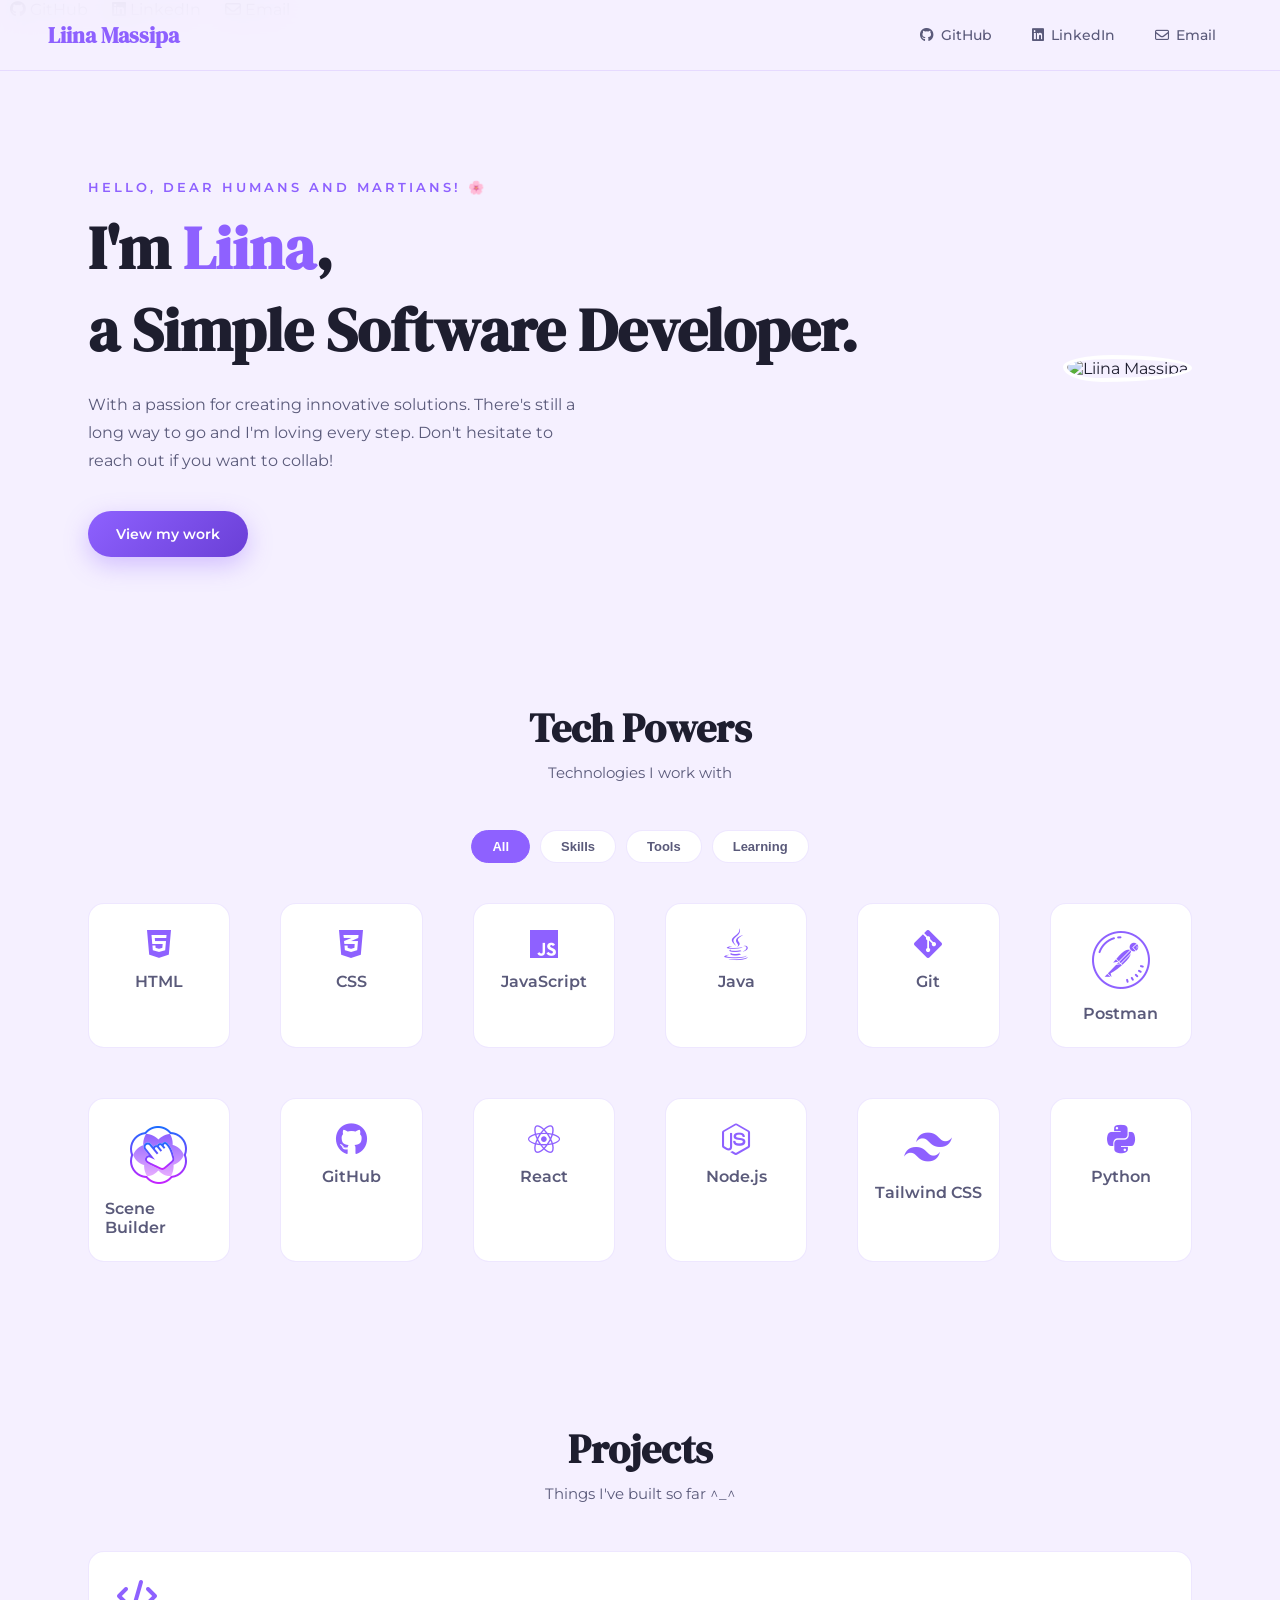
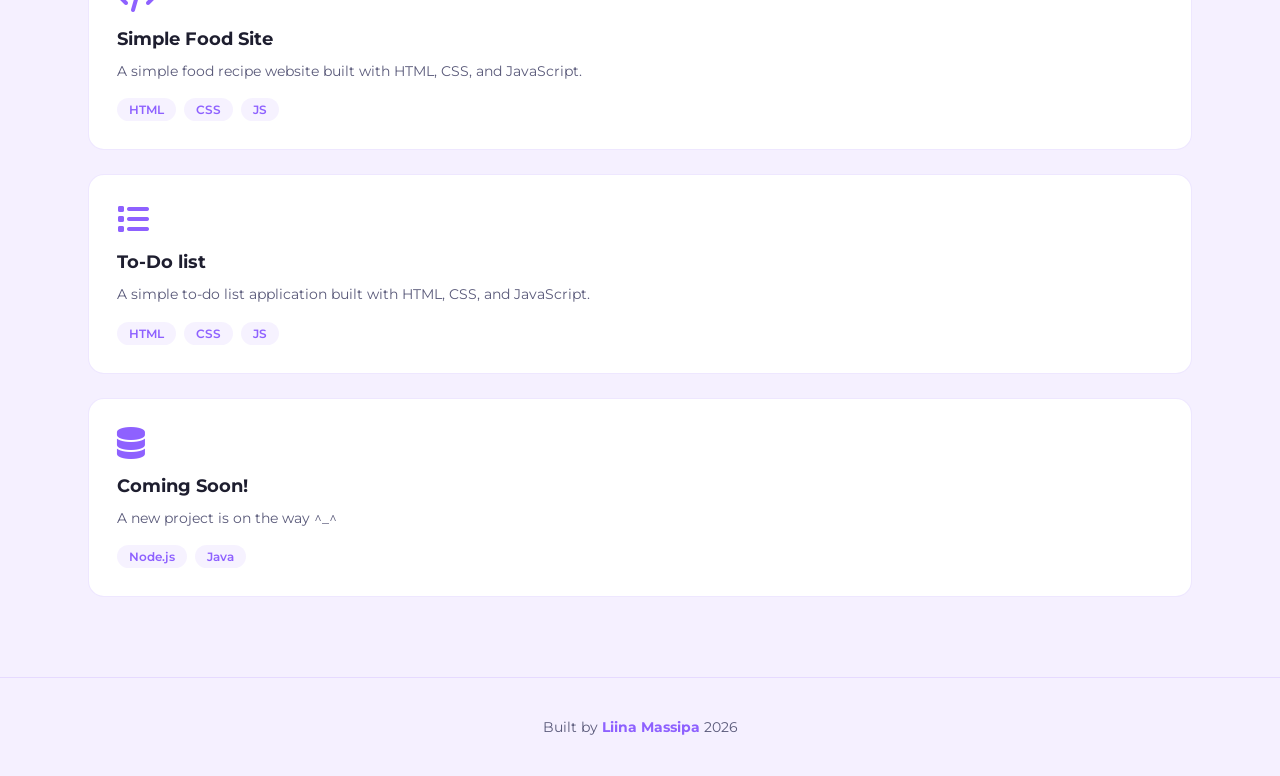
==== main.html @ bf9c8cf7 "first commit" ====
<!DOCTYPE html>
<html lang="en">
<head>
    <meta charset="UTF-8">
    <meta name="viewport" content="width=device-width, initial-scale=1.0">
    <link rel="preconnect" href="https://fonts.googleapis.com">
    <link rel="preconnect" href="https://fonts.gstatic.com" crossorigin>
    <link href="https://fonts.googleapis.com/css2?family=Montserrat:ital,wght@0,100..900;1,100..900&family=DM+Serif+Display:ital@0;1&display=swap" rel="stylesheet">
    <link rel="stylesheet" href="https://cdnjs.cloudflare.com/ajax/libs/font-awesome/6.0.0-beta3/css/all.min.css">
    <link rel="stylesheet" href="styles.css">
    
    <title>Portfolio</title>
</head>
<body>

    <!-- Navbar -->
    <nav id="navbar">
        <div class="left">
            <h1 class="logo">Liina Massipa</h1>
        </div>
        <div class="right">
            <a href="http://github.com/LiinaMassipa" target="_blank">
                <i class="fab fa-github"></i><span>GitHub</span>
            </a>
            <a href="https://www.linkedin.com/in/liina-massipa-984b85349/" target="_blank">
                <i class="fab fa-linkedin"></i><span>LinkedIn</span>
            </a>
            <a href="mailto:liinamassipa@outlook.com">
                <i class="far fa-envelope"></i><span>Email</span>
            </a>
        </div>
        <button class="hamburger" id="hamburger">☰</button>
    </nav>

    <div class="responsive-menu" id="responsiveMenu">
        <a href="http://github.com/LiinaMassipa" target="_blank"><i class="fab fa-github"></i> GitHub</a>
        <a href="https://www.linkedin.com/in/liina-massipa-984b85349/" target="_blank"><i class="fab fa-linkedin"></i> LinkedIn</a>
        <a href="mailto:liinamassipa@outlook.com"><i class="far fa-envelope"></i> Email</a>
    </div>

    <main>
        <!-- Hero -->
        <section class="hero">
            <div class="hero-content">
                <p class="hero-greeting">Hello, dear humans and Martians! 🌸</p>
                <h2>I'm <span class="highlight">Liina</span>,<br>a Simple Software Developer.</h2>
                <p class="hero-desc">With a passion for creating innovative solutions. There's still a long way to go and I'm loving every step. Don't hesitate to reach out if you want to collab!</p>
                <div class="hero-btns">
                    <a href="#projects" class="btn btn-primary">View my work</a>
                </div>
            </div>
            <div class="profile-image">
                <img src="https://media.licdn.com/dms/image/v2/D4D03AQGOco8yWZd_NQ/profile-displayphoto-scale_400_400/B4DZg86rPfHAAg-/0/1753368672383?e=1777507200&v=beta&t=B2leT7ZOLDlEIXoLNOtGioJ93ZsXONpthXsalHGn8Ig" alt="Liina Massipa">
            </div>
        </section>

        <!-- Skills -->
        <section class="section skills-section" id="skills">
            <h3 class="section-title">Tech Powers</h3>
            <p class="section-sub">Technologies I work with</p>

            <div class="filter-btns">
                <button class="filter-btn active" data-filter="all">All</button>
                <button class="filter-btn" data-filter="frontend">Skills</button>
                <button class="filter-btn" data-filter="tools">Tools</button>
                <button class="filter-btn" data-filter="learning">Learning</button>
            </div>

            <div class="skills-grid" id="skillsGrid">
                <div class="skill-card" data-category="frontend"><i class="fab fa-html5"></i><span>HTML</span></div>
                <div class="skill-card" data-category="frontend"><i class="fab fa-css3-alt"></i><span>CSS</span></div>
                <div class="skill-card" data-category="frontend"><i class="fab fa-js"></i><span>JavaScript</span></div>
                <div class="skill-card" data-category="frontend"><i class="fab fa-java"></i><span>Java</span></div>
                <div class="skill-card" data-category="tools"><i class="fab fa-git-alt"></i><span>Git</span></div>
                <div class="skill-card" data-category="tools"><img src="imgs/icons8-postman-api-64.png" alt="Postman"><span>Postman</span></div>
                <div class="skill-card" data-category="tools"><img src="imgs/icons8-scene-builder-64.png" alt="Scene Builder"><span>Scene Builder</span></div>
                <div class="skill-card" data-category="tools"><i class="fab fa-github"></i><span>GitHub</span></div>
                <div class="skill-card" data-category="learning"><i class="fab fa-react"></i><span>React</span></div>
                <div class="skill-card" data-category="learning"><i class="fab fa-node-js"></i><span>Node.js</span></div>
                <div class="skill-card" data-category="learning"><img src="imgs/icons8-tailwindcss-48.png" alt="Tailwind CSS"><span>Tailwind CSS</span></div>
                <div class="skill-card" data-category="learning"><i class="fab fa-python"></i><span>Python</span></div>
            </div>
        </section>

        <!-- Projects -->
        <section class="section projects-section" id="projects">
            <h3 class="section-title">Projects</h3>
            <p class="section-sub">Things I've built so far ^_^</p>
            <div class="projects-grid">
                <div class="project-card">
                    <div class="project-top"><i class="fas fa-code"></i></div>
                    <h4>Simple Food Site</h4>
                    <p>A simple food recipe website built with HTML, CSS, and JavaScript.</p>
                    <div class="project-tags"><span>HTML</span><span>CSS</span><span>JS</span></div>
                </div>
                <div class="project-card">
                    <div class="project-top"><i class="fas fa-list"></i></div>
                    <h4>To-Do list</h4>
                    <p>A simple to-do list application built with HTML, CSS, and JavaScript.</p>
                    <div class="project-tags"><span>HTML</span><span>CSS</span><span>JS</span></div>
                </div>
                <div class="project-card">
                    <div class="project-top"><i class="fas fa-database"></i></div>
                    <h4>Coming Soon!</h4>
                    <p>A new project is on the way ^_^</p>
                    <div class="project-tags"><span>Node.js</span><span>Java</span></div>
                </div>
            </div>
        </section>
    </main>

    <footer>
        <p>Built by <strong>Liina Massipa </strong><span id="year"></span></p>
    </footer>

    <script src="script.js"></script>
</body>
</html>
---- styles.css ----
/* root tokens to help keep your colours, the size and transition */
:root {
    --primary: #8e61ff;
    --primary-light: #b08fff;
    --primary-dark: #6a3fd6;
    --secondary: #ff79c6;
    --bg: #f5f0ff;
    --text: #1e1e2f;
    --text-muted: #5a5a7a;
    --border: rgba(142, 97, 255, 0.15);
    --shadow-B: 0 4px 16px rgba(142, 97, 255, 0.08);
    --shadow-A: 0 12px 40px rgba(142, 97, 255, 0.14);
    --radius: 16px;
    --transition: all 0.28s ease;
}

/* reset */
* {
    margin: 0;
    padding: 0;
    box-sizing: border-box;
}

html {
    scroll-behavior: smooth;
}

body {
    font-family: 'Montserrat', sans-serif;
    background: var(--bg);
    color: var(--text);
}


/* this is for all the links in the page, like the navbar and project tags */
a {
    text-decoration: none;
    color: inherit;
}

/* navbar */
nav {
    position: fixed;
    top: 0;
    left: 0;
    right: 0;
    z-index: 100;
    display: flex;
    justify-content: space-between;
    align-items: center;
    padding: 18px 48px;
    background: rgba(245, 240, 255, 0.9);
    backdrop-filter: blur(16px);
    border-bottom: 1px solid var(--border);
}

.logo {
    font-family: 'DM Serif Display', serif;
    font-size: 22px;
    color: var(--primary);
}

.right {
    display: flex;
    gap: 8px;
}

.right a {
    display: flex;
    align-items: center;
    gap: 7px;
    font-size: 14px;
    font-weight: 500;
    color: var(--text-muted);
    padding: 8px 16px;
    border-radius: 40px;
}

.right a:hover {
    background: rgba(142, 97, 255, 0.1);
    color: var(--primary);
}

.hamburger {
    display: none;
    background: none;
    border: none;
    font-size: 28px;
    cursor: pointer;
    color: var(--primary);
}

.mobile-menu {
    display: none;
    position: fixed;
    top: 70px;
    left: 0;
    right: 0;
    background: white;
    padding: 20px;
    flex-direction: column;
    gap: 12px;
    z-index: 99;
    border-bottom: 1px solid var(--border);
}

.responsive-menu a {
    padding: 10px;
    color: var(--text-muted);
    text-decoration: none;
}

.responsive-menu.open {
    display: flex;
}

/* the whole page main */
main {
    padding-top: 80px;
}

/* hero */
.hero {
    max-width: 1200px;
    margin: 0 auto;
    padding: 80px 48px 64px;
    display: flex;
    align-items: center;
    justify-content: space-between;
    gap: 56px;
}

.hero-greeting {
    font-size: 13px;
    font-weight: 600;
    letter-spacing: 3px;
    text-transform: uppercase;
    color: var(--primary);
    margin-bottom: 12px;
}

.hero-content {
    flex: 1.3;
}

.hero-content h2 {
    font-family: 'DM Serif Display', serif;
    font-size: clamp(38px, 5vw, 60px);
    margin-bottom: 20px;
}

.highlight {
    color: var(--primary);
}

.hero-desc {
    font-size: 16px;
    color: var(--text-muted);
    max-width: 500px;
    margin-bottom: 36px;
    line-height: 1.75;
}

.hero-btns {
    display: flex;
    gap: 16px;
    flex-wrap: wrap;
}

.btn {
    display: inline-flex;
    padding: 14px 28px;
    border-radius: 50px;
    font-size: 14px;
    font-weight: 600;
    cursor: pointer;
    transition: var(--transition);
}

/* view my work button*/
.btn-primary {
    background: linear-gradient(135deg, var(--primary) 0%, var(--primary-dark) 100%);
    color: rgb(255, 255, 255);
    box-shadow: 0 8px 24px rgba(142, 97, 255, 0.35);
}

.btn-primary:hover {
    transform: translateY(-2px);
    box-shadow: 0 14px 32px rgba(142, 97, 255, 0.45);
}

/* profile image */
.profile-image img {
    width: 100%;
    max-width: 340px;
    object-fit: cover;
    border-radius: 38% 62% 70% 30% / 44% 48% 52% 56%;
    border: 4px solid white;
        }

/* section */
.section {
    max-width: 1200px;
    margin: 0 auto;
    padding: 80px 48px;
}

.section-title {
    font-family: 'DM Serif Display', serif;
    font-size: clamp(28px, 4vw, 40px);
    text-align: center;
    margin-bottom: 8px;
}

.section-sub {
    text-align: center;
    color: var(--text-muted);
    font-size: 15px;
    margin-bottom: 48px;
}

/* button filter section */
.filter-btns {
    display: flex;
    justify-content: center;
    gap: 10px;
    flex-wrap: wrap;
    margin-bottom: 40px;
}

.filter-btn {
    background: white;
    border: 1.5px solid var(--border);
    color: var(--text-muted);
    padding: 8px 20px;
    border-radius: 40px;
    font-size: 13px;
    font-weight: 600;
    cursor: pointer;
    transition: var(--transition);
}

.filter-btn:hover, .filter-btn.active {
    background: var(--primary);
    border-color: var(--primary);
    color: white;
}

/* skills grid for the tech power section  */
.skills-grid {
    display: grid;
    grid-template-columns: repeat(auto-fill, minmax(130px, 1fr));
    gap: 50px;
}

.skill-card {
    background: white;
    border: 1.5px solid var(--border);
    border-radius: var(--radius);
    padding: 24px 16px;
    display: flex;
    flex-direction: column;
    align-items: center;
    gap: 12px;
    font-weight: 600;
    color: var(--text-muted);
    transition: var(--transition);
}

.skill-card i {
    font-size: 32px;
    color: var(--primary);
}

.skill-card:hover {
    transform: translateY(-4px);
    box-shadow: var(--shadow-A);
    color: var(--text);
}

.skill-card.hidden {
    display: none;
}

/* projects*/
.projects-grid {
    display: grid;
    grid-template-columns: repeat(auto-fill);
    gap: 24px;
}

.project-card {
    background: white;
    border: 1.5px solid var(--border);
    border-radius: var(--radius);
    padding: 28px;
    transition: var(--transition);
}

.project-card:hover {
    transform: translateY(-4px);
    box-shadow: var(--shadow-A);
}

.project-top i {
    font-size: 32px;
    color: var(--primary);
    margin-bottom: 16px;
}

.project-card h4 {
    font-size: 18px;
    margin-bottom: 10px;
}

.project-card p {
    font-size: 14px;
    color: var(--text-muted);
    line-height: 1.6;
    margin-bottom: 16px;
}

.project-tags {
    display: flex;
    flex-wrap: wrap;
    gap: 8px;
}

.project-tags span {
    font-size: 12px;
    font-weight: 600;
    color: var(--primary);
    background: rgba(142, 97, 255, 0.08);
    padding: 4px 12px;
    border-radius: 20px;
}

/* footer */
footer {
    text-align: center;
    padding: 40px 24px;
    color: var(--text-muted);
    font-size: 14px;
    border-top: 1px solid var(--border);
}

footer strong {
    color: var(--primary);
}

/* responsive */
@media (max-width: 900px) {
    .hero {
        flex-direction: column-reverse;
        text-align: center;
        padding: 60px 32px;
        gap: 40px;
    }
    
    .hero-desc {
        margin: 0 auto 32px;
    }
    
    .hero-btns {
        justify-content: center;
    }
    
    .profile-image img {
        width: 220px;
        height: 220px;
    }
    
    .section {
        padding: 60px 32px;
    }
}

@media (max-width: 640px) {
    nav {
        padding: 16px 24px;
    }
    
    .right {
        display: none;
    }
    
    .hamburger {
        display: block;
    }
    
    .hero {
        padding: 40px 24px;
    }
    
    .section {
        padding: 48px 24px;
    }
    
    .hero-content h2 {
        font-size: 32px;
    }
    
    .skills-grid {
        grid-template-columns: repeat(auto-fill, minmax(90px, 1fr));
    }
}
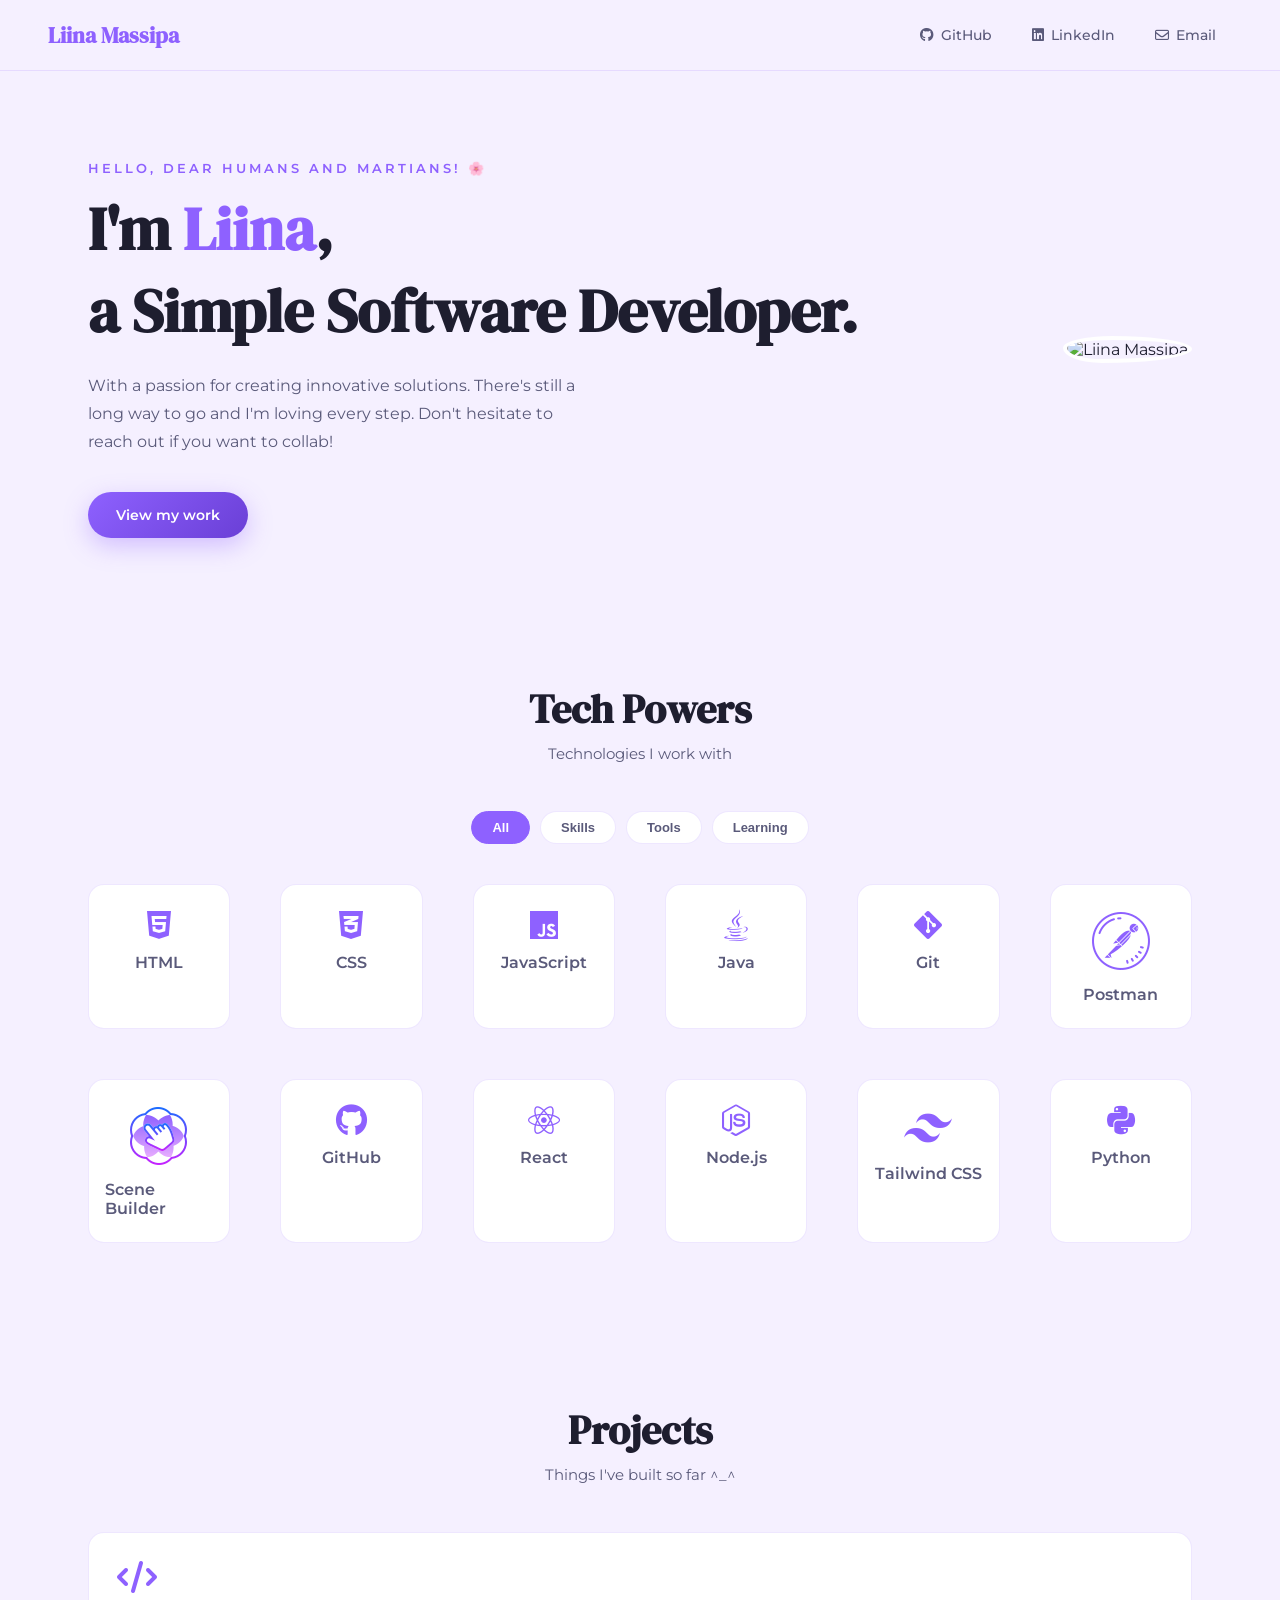
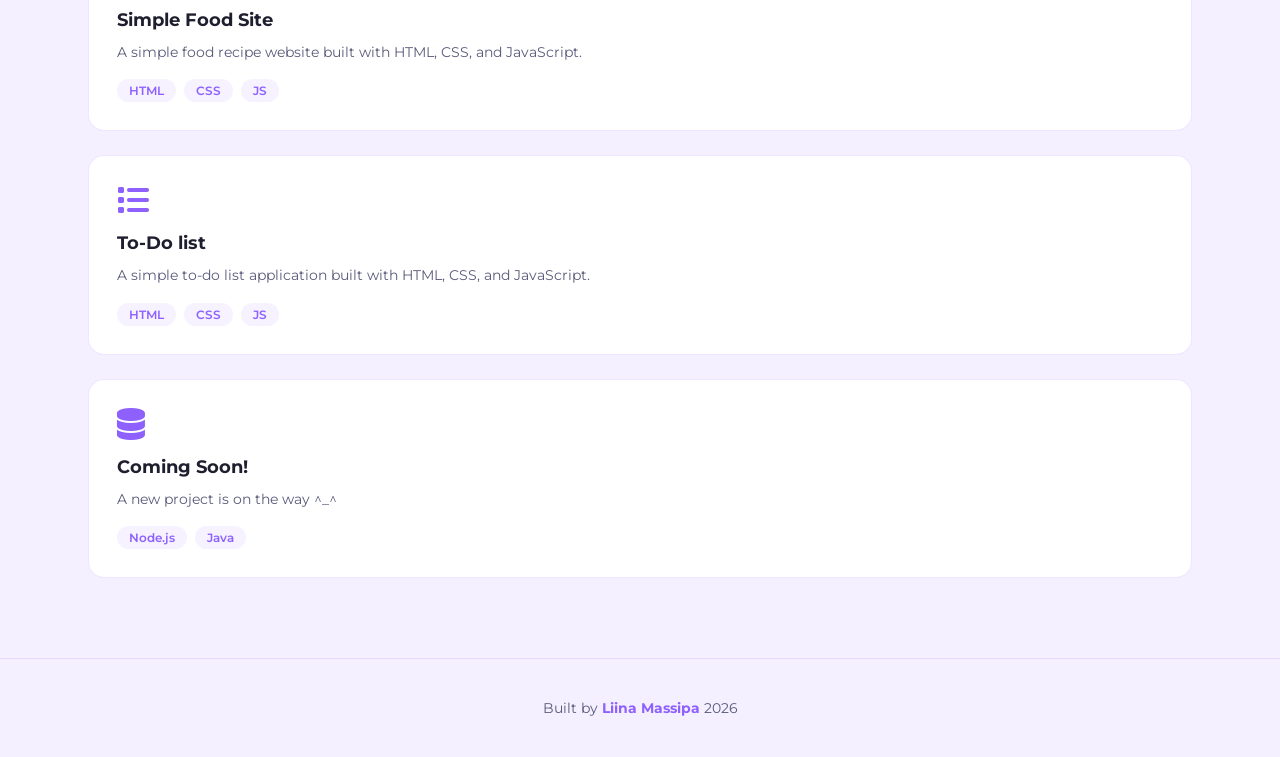
==== commit 9088f200: "hamburger bug fixed" ====
--- a/main.html
+++ b/main.html
@@ -32,7 +32,7 @@
         <button class="hamburger" id="hamburger">☰</button>
     </nav>
 
-    <div class="responsive-menu" id="responsiveMenu">
+    <div class="responsiveMenu" id="responsiveMenu">
         <a href="http://github.com/LiinaMassipa" target="_blank"><i class="fab fa-github"></i> GitHub</a>
         <a href="https://www.linkedin.com/in/liina-massipa-984b85349/" target="_blank"><i class="fab fa-linkedin"></i> LinkedIn</a>
         <a href="mailto:liinamassipa@outlook.com"><i class="far fa-envelope"></i> Email</a>
--- a/styles.css
+++ b/styles.css
@@ -90,7 +90,7 @@
     color: var(--primary);
 }
 
-.mobile-menu {
+.responsiveMenu{
     display: none;
     position: fixed;
     top: 70px;
@@ -104,13 +104,13 @@
     border-bottom: 1px solid var(--border);
 }
 
-.responsive-menu a {
+.responsiveMenu a {
     padding: 10px;
     color: var(--text-muted);
     text-decoration: none;
 }
 
-.responsive-menu.open {
+.responsiveMenu.open {
     display: flex;
 }
 
